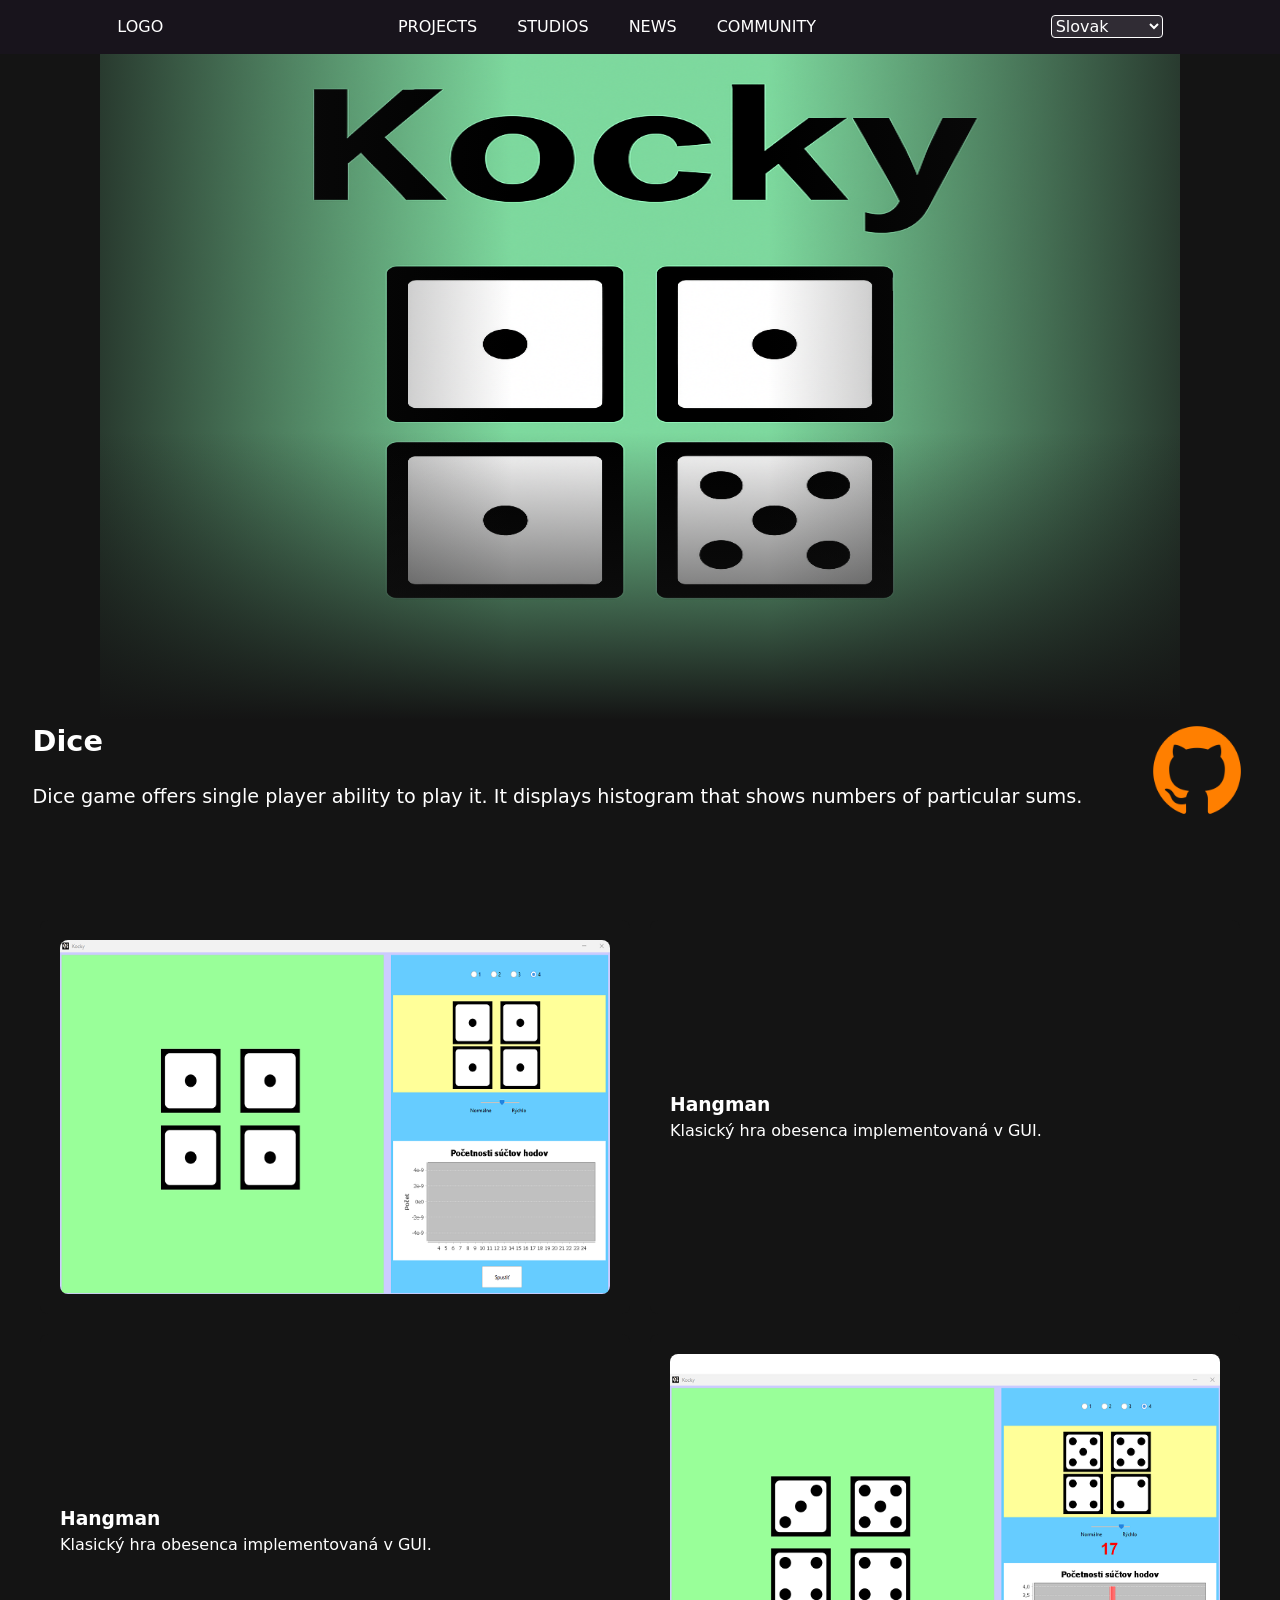
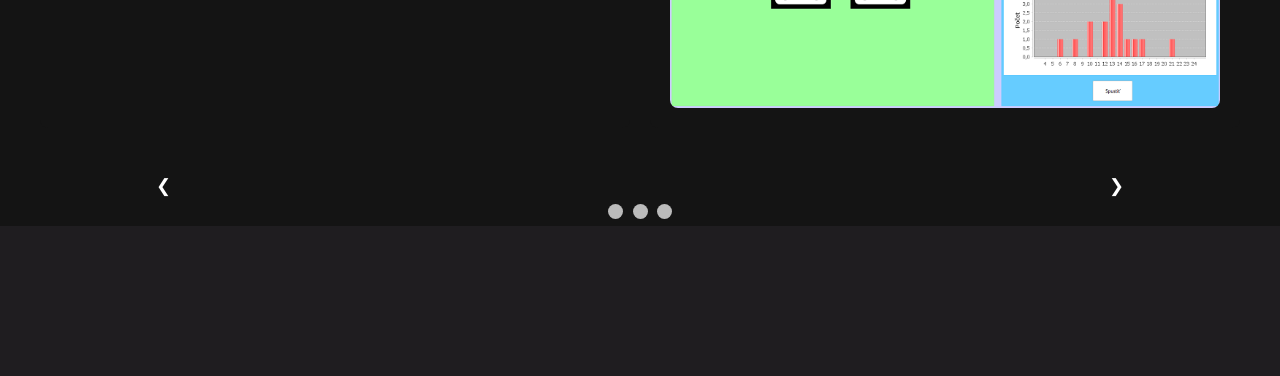
==== project.html @ 5764cc18 "Specify template for specific project." ====
<!DOCTYPE html>
<html lang="sk">

<head>
    <meta charset="UTF-8">
    <meta name="viewport" content="width=device-width, initial-scale=1.0">
    <link rel="stylesheet" href="style.css">
    <script src="./action.js"></script>
    <title>Moja stránka</title>
</head>

<body>

    <nav>
        <a href="/home">LOGO</a>
        <div class="inner-flex">
            <a href="/home">PROJECTS</a>
            <a href="/home">STUDIOS</a>
            <a href="/home">NEWS</a>
            <a href="/home">COMMUNITY</a>
        </div>
        <div class="selector">
            <select name="Language" id="cars">
                <option value="slovak">Slovak</option>
                <option value="english">English</option>
            </select>
        </div>

    </nav>


    <div class="background-game">
        <img src="./assets/images/dice.png" alt="Image 1" />
    </div>



    <section>
        <div class="game-info">

            <div class="game-text">
                <h2>Dice</h2>
                <p>Dice game offers single player ability to play it. It displays histogram that shows numbers of
                    particular sums.</p>
            </div>

            <div class="sources">
                <img src="./assets/images/icone-github-orange.png" alt="Image 1" />
            </div>





            <div class="game-screens">

                <div class="item">
                    <img src="./assets/images/projects/project/dice/1.png" alt="Image 1" />
                </div>

                <div class="item">
                    <h3>Hangman</h3>
                    <p>Klasický hra obesenca implementovaná v GUI.</p>
                </div>





                <div class="item">
                    <h3>Hangman</h3>
                    <p>Klasický hra obesenca implementovaná v GUI.</p>
                </div>
                <div class="item">
                    <img src="./assets/images/projects/project/dice/2.png" alt="Image 1" />
                </div>


            
            </div>

        </div>
    </section>



<section class="slideshow-container-section">
    <!-- Slideshow container -->
<div class="slideshow-container">

  <!-- Full-width images with number and caption text -->
  <div class="mySlides fade">
    <div class="numbertext">1 / 3</div>
    <img src="./assets/images/projects/project/dice/1.png" style="width:100%">
    <div class="text">Caption Text</div>
  </div>

  <div class="mySlides fade">
    <div class="numbertext">2 / 3</div>
    <img src="./assets/images/projects/project/dice/2.png" style="width:100%">
    <div class="text">Caption Two</div>
  </div>

  <div class="mySlides fade">
    <div class="numbertext">3 / 3</div>
    <img src="./assets/images/projects/project/dice/3.png" style="width:100%">
    <div class="text">Caption Three</div>
  </div>

  <!-- Next and previous buttons -->
  <a class="prev" onclick="plusSlides(-1)">&#10094;</a>
  <a class="next" onclick="plusSlides(1)">&#10095;</a>
</div>
<br>

<!-- The dots/circles -->
<div style="text-align:center">
  <span class="dot" onclick="currentSlide(1)"></span>
  <span class="dot" onclick="currentSlide(2)"></span>
  <span class="dot" onclick="currentSlide(3)"></span>
</div>
</section>








  <footer>
    
  </footer>



</body>

</html>
---- style.css ----
/* 1. Všetko má border-box */
*,
*::before,
*::after {
  box-sizing: border-box;
}

/* 2. Odstráni margin na začiatku (napr. body, h1...) */
body,
h1,
h2,
h3,
h4,
h5,
h6,
p,
ul,
ol,
figure,
blockquote {
  margin: 0;
}

/* 3. Odstráni padding z listov (ul/ol) */
ul,
ol {
  padding: 0;
  list-style: none;
}

/* 4. Nastaví základný font a vycentruje renderovanie */
body {
  font-family: system-ui, sans-serif;
  line-height: 1.5;
  -webkit-font-smoothing: antialiased;
  background-color: #141414;
}

/* 5. Uľahčí prácu s obrázkami a videami */
img,
picture,
video,
canvas,
svg {
  display: block;
  max-width: 100%;
  height: auto;
}

/* 6. Odkazy bez podčiarknutia (voliteľné) */
a {
  text-decoration: none;
  color: inherit;
}

/* 7. Vstupy, tlačidlá: dedenie fontu */
input,
button,
textarea,
select {
  font: inherit;
}







.background {
  background-image:
    linear-gradient(to bottom, rgba(0, 0, 0, 0) 60%, rgba(20, 20, 20, 1) 100%),
    url('/assets/images/image.png');
  background-size: cover;
  background-repeat: no-repeat;
  background-position: center;
  height: 600px;

  color: white;
  display: flex;
  align-items: center;
  justify-content: center;
  font-size: 50px;

}



nav {
  position: fixed;
  z-index: 1000;
  top: 0;
  left: 0;
  right: 0;
  display: flex;
  justify-content: space-around;
  align-items: flex-start;
  background-color: #18141c;
}

nav .inner-flex {
  display: flex;
  justify-content: center;
  gap: 10px;
}

nav a {
  position: relative;
  color: white;
  padding: 15px;
}

nav a:hover {
  color: rgba(0, 140, 255, 0.692);
}


nav a::after {
  content: '';
  position: absolute;
  left: 50%;
  bottom: 5px;
  width: 0;
  height: 2px;
  background-color: rgba(0, 140, 255, 0.692);
  transition: width 0.5s ease-in-out;
  transform: translateX(-50%);
}

nav a:hover::after {
  width: 100%;
}

nav .selector {
  padding: 15px;

}

nav .selector select {
  background-color: #302c34;
  color: white;
  border: 1px solid white;
  border-radius: 4px;
  padding-right: 2em;
}




.projects-section {
  max-width: 1200px;
  margin: 0 auto;
  padding: 2rem;
}


.header {
  display: flex;
  justify-content: space-between;
  align-items: center;
  flex-wrap: wrap;
  margin-bottom: 2rem;
}


.header h2 {
  font-size: 2rem;
  color: white;
  margin: 0;
}

.filters {
  display: flex;
  gap: 1rem;
  margin-top: 1rem;
}

.filters select {
  padding: 0.5rem 1rem;
  background: #1e1e1e;
  color: white;
  border: none;
  border-radius: 0.5rem;
}

.projects {
  display: grid;
  grid-template-columns: repeat(2, 1fr);
  gap: 2rem;
}

.project {
  position: relative;
  overflow: hidden;
}



.projects .project img {
  object-fit: cover;
  border-radius: 1rem;
  height: 23.4375rem;
  width: 37.3125rem;
   z-index: 0;
}

.projects .project .descriptions {
  display: flex;
  flex-direction: column;
  color: white;
  position: absolute;
  bottom: 1rem;  /* vzdialenosť odspodu */
  left: 1rem;    /* vzdialenosť zľava */
  text-align: left;
  
  padding: 1rem;
  border-radius: 0.5rem;
  z-index: 2;
}

/* Skryť p a a na začiatku */
.projects .project .descriptions p,
.projects .project .descriptions a {
  opacity: 0;
  transform: translateY(20%);
  transition: opacity 0.4s ease, transform 0.4s ease;
  pointer-events: none;
}

/* Zobrazia sa pri hovernutí na .project */
.projects .project:hover .descriptions p,
.projects .project:hover .descriptions a {
  opacity: 1;
  transform: translateY(0);
  pointer-events: auto;
  
}

.project:hover::before {
  background-color: rgba(0, 0, 0, 0.5);
}


footer {
  background-color: #1f1d20;
  width: 100%;
  height: 150px;
}

.project::before {
  content: ""; /* Dôležité: bez tohto sa ::before nezobrazí */
  position: absolute;
  inset: 0; /* skratka pre top, right, bottom, left: 0 */
  background-color: rgba(0, 0, 0, 0); /* začiatok – priehľadné */
  transition: background-color 0.4s ease;
  z-index: 1;
  border-radius: 1rem;
  pointer-events: none;
}

.project:hover::before {
  background-color: rgba(0, 0, 0, 0.5);
}














/*Game page*/


.background-game {
  position: relative;
  width: 100%;
}

.background-game h1 {
  color: white;
  font-size: 100px;
  position: absolute;
  top: 50%;
  left: 50%;
  transform: translate(-50%, -50%);
}

.image-wrapper img {
  width: 100%;
  height: 600px;
  object-fit: cover;
}

.background-game {
  width: 100%;
 background-color: #141414;
  position: relative;
  height: 80vh;
}

.background-game img {
  position: absolute;
    top: 50%;
  left: 50%;
  transform: translate(-50%, -50%);
  width: 120vh;
  height: 80vh;

}


.background-game::after {
  content: "";
  position: absolute;
  inset: 0;
  background:
    linear-gradient(to bottom, rgba(0,0,0,0) 60%, rgba(20,20,20,1) 100%),
    linear-gradient(to left, rgba(0,0,0,0) 60%, rgba(20,20,20,1) 100%),
    linear-gradient(to right, rgba(0,0,0,0) 60%, rgba(20,20,20,1) 100%);
  pointer-events: none;
  
}







.game-info
{
  display: flex;
  flex-wrap: wrap;
  justify-content: space-around;
  background-color: #141414;
}

.game-info .game-text
{
  color: white;
  font-size: larger;
}


.game-info .game-text p
{
  margin-top: 20px;
}




.game-info .sources img {
  width: 100px;
  height: 100px;
}



.game-screens {
  display: grid;
  grid-template-columns: 1fr 1fr; 
  grid-template-rows: auto auto; 
  gap: 20px; 
  max-width: 1200px;
  margin-top: 100px;
}

.game-screens .item {
  
  color: #fff;
  padding: 20px;
  border-radius: 8px;
  display: flex;
  flex-direction: column;
  justify-content: center;
  background-color: #141414;
}

.game-screens img {
  width: 100%;
  height: auto;
  border-radius: 8px;
  
}





/*
Slideshow
*/


/* Slideshow container */
.slideshow-container {
  max-width: 1000px;
  position: relative;
  margin: auto;
}

/* Hide the images by default */
.mySlides {
  display: none;
}

/* Next & previous buttons */
.prev, .next {
  cursor: pointer;
  position: absolute;
  top: 50%;
  width: auto;
  margin-top: -22px;
  padding: 16px;
  color: white;
  font-weight: bold;
  font-size: 18px;
  transition: 0.6s ease;
  border-radius: 0 3px 3px 0;
  user-select: none;
}

/* Position the "next button" to the right */
.next {
  right: 0;
  border-radius: 3px 0 0 3px;
}

/* On hover, add a black background color with a little bit see-through */
.prev:hover, .next:hover {
  background-color: rgba(0,0,0,0.8);
}

/* Caption text */
.text {
  color: #f2f2f2;
  font-size: 15px;
  padding: 8px 12px;
  position: absolute;
  bottom: 8px;
  width: 100%;
  text-align: center;
}

/* Number text (1/3 etc) */
.numbertext {
  color: #f2f2f2;
  font-size: 12px;
  padding: 8px 12px;
  position: absolute;
  top: 0;
}

/* The dots/bullets/indicators */
.dot {
  cursor: pointer;
  height: 15px;
  width: 15px;
  margin: 0 2px;
  background-color: #bbb;
  border-radius: 50%;
  display: inline-block;
  transition: background-color 0.6s ease;
}

.active, .dot:hover {
  background-color: #717171;
}

/* Fading animation */
.fade {
  animation-name: fade;
  animation-duration: 1.5s;
}

@keyframes fade {
  from {opacity: .4}
  to {opacity: 1}
}


.slideshow-container-section {
  margin-top: 50px;
}
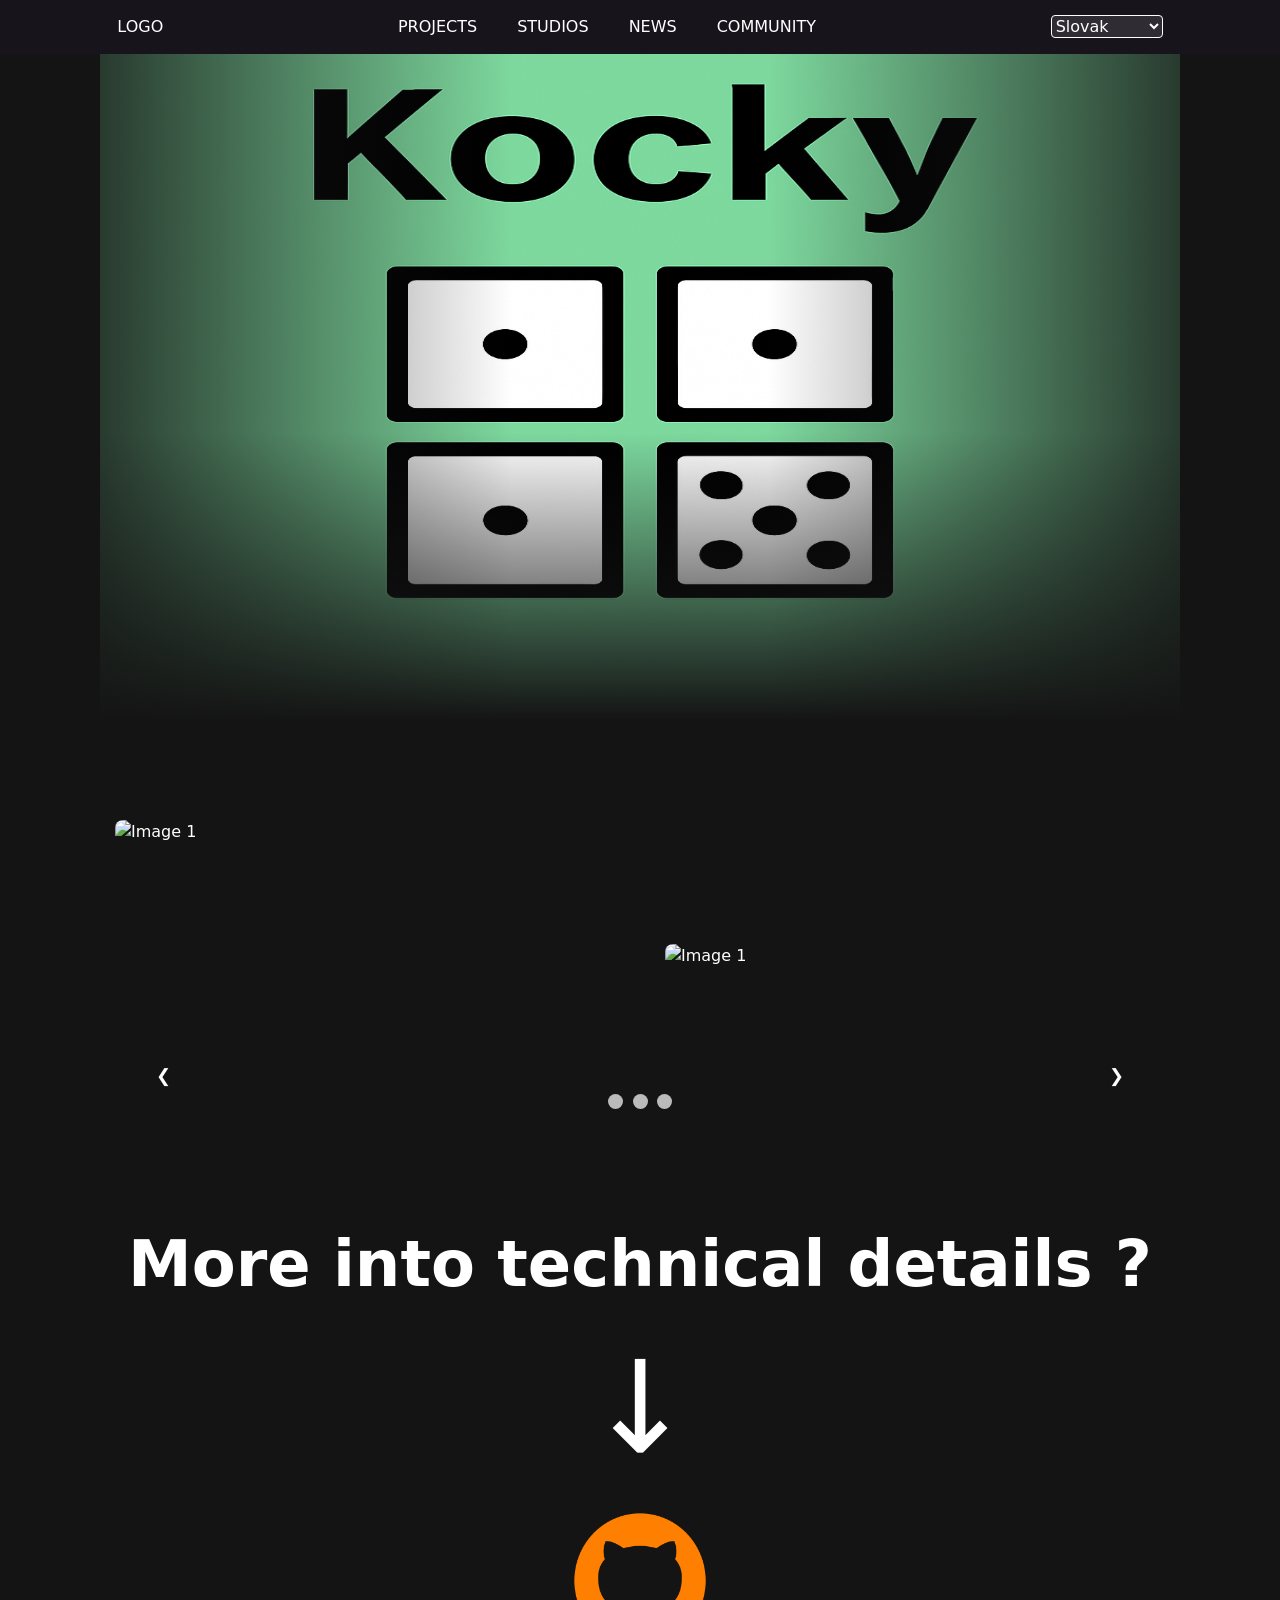
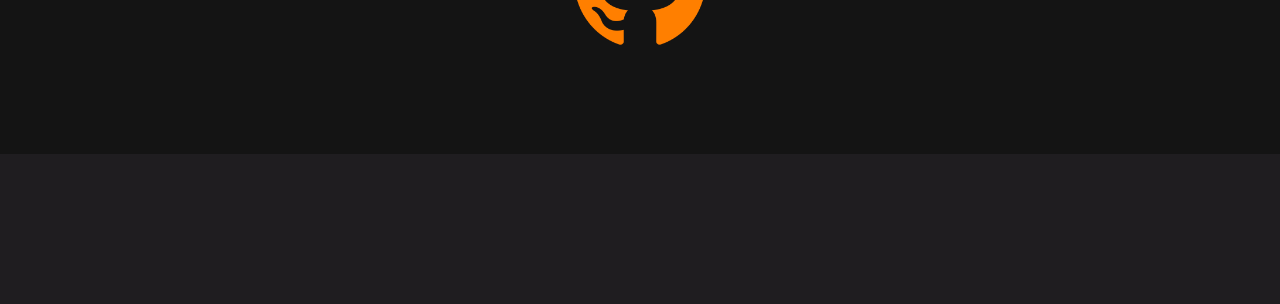
==== commit 74e26848: "Add projects filter. Add dynamic capability of project page. Add multiple generated title image." ====
--- a/project.html
+++ b/project.html
@@ -1,11 +1,11 @@
 <!DOCTYPE html>
-<html lang="sk">
+<html lang="en">
 
 <head>
     <meta charset="UTF-8">
     <meta name="viewport" content="width=device-width, initial-scale=1.0">
     <link rel="stylesheet" href="style.css">
-    <script src="./action.js"></script>
+    
     <title>Moja stránka</title>
 </head>
 
@@ -14,7 +14,7 @@
     <nav>
         <a href="/home">LOGO</a>
         <div class="inner-flex">
-            <a href="/home">PROJECTS</a>
+            <a href="./projects.html">PROJECTS</a>
             <a href="/home">STUDIOS</a>
             <a href="/home">NEWS</a>
             <a href="/home">COMMUNITY</a>
@@ -25,62 +25,64 @@
                 <option value="english">English</option>
             </select>
         </div>
-
     </nav>
 
 
-    <div class="background-game">
-        <img src="./assets/images/dice.png" alt="Image 1" />
+    <div class="title-image">
+        <img id="title-image" src="./assets/images/dice.png" alt="Image 1" />
     </div>
 
 
 
     <section>
-        <div class="game-info">
 
-            <div class="game-text">
-                <h2>Dice</h2>
-                <p>Dice game offers single player ability to play it. It displays histogram that shows numbers of
-                    particular sums.</p>
+        <div class="project-description">
+
+            <div class="item">
+                <h1 id="title-name"></h1>
+                <p id="title-desc"></p>
             </div>
 
-            <div class="sources">
-                <img src="./assets/images/icone-github-orange.png" alt="Image 1" />
+            <div class="item">
+                
             </div>
+
+        </div>
+
+
+        <div class="project-section">
+            <div class="item">
+                <img id="sub-image-a" src="" alt="Image 1" />
+            </div>
+
+            <div class="item">
+                <h5 id="sub-title-a"></h5>
+                <p id="sub-desc-a"></p>
+            </div>
+        </div>
+
+
+        <div class="project-section">
+            <div class="item">
+                <h5 id="sub-title-b"></h5>
+                <p id="sub-desc-b"></p>
+            </div>
+
+            <div class="item">
+                <img id="sub-image-b" src="" alt="Image 1" />
+            </div>
+
+            
+        </div>
+
+
+        
+
+
+    </section>
 
 
 
-
-
-            <div class="game-screens">
-
-                <div class="item">
-                    <img src="./assets/images/projects/project/dice/1.png" alt="Image 1" />
-                </div>
-
-                <div class="item">
-                    <h3>Hangman</h3>
-                    <p>Klasický hra obesenca implementovaná v GUI.</p>
-                </div>
-
-
-
-
-
-                <div class="item">
-                    <h3>Hangman</h3>
-                    <p>Klasický hra obesenca implementovaná v GUI.</p>
-                </div>
-                <div class="item">
-                    <img src="./assets/images/projects/project/dice/2.png" alt="Image 1" />
-                </div>
-
-
-            
-            </div>
-
-        </div>
-    </section>
 
 
 
@@ -91,19 +93,19 @@
   <!-- Full-width images with number and caption text -->
   <div class="mySlides fade">
     <div class="numbertext">1 / 3</div>
-    <img src="./assets/images/projects/project/dice/1.png" style="width:100%">
+    <img src="./assets/images/projects/dice/1.png" style="width:100%">
     <div class="text">Caption Text</div>
   </div>
 
   <div class="mySlides fade">
     <div class="numbertext">2 / 3</div>
-    <img src="./assets/images/projects/project/dice/2.png" style="width:100%">
+    <img src="./assets/images/projects/dice/2.png" style="width:100%">
     <div class="text">Caption Two</div>
   </div>
 
   <div class="mySlides fade">
     <div class="numbertext">3 / 3</div>
-    <img src="./assets/images/projects/project/dice/3.png" style="width:100%">
+    <img src="./assets/images/projects/dice/3.png" style="width:100%">
     <div class="text">Caption Three</div>
   </div>
 
@@ -123,6 +125,16 @@
 
 
 
+<h4>More into technical details ?</h4>
+<div class="arrow-down">&#8595;</div> 
+
+
+<div class="flex-container-logo">
+    <a id="project-link" class="logo-item" href="" target="_blank" rel="noopener noreferrer">
+        <img src="./assets/images/icone-github-orange.png" alt="Image 1" />
+    </a>
+</div>
+
 
 
 
@@ -133,7 +145,7 @@
   </footer>
 
 
-
+<script src="./project.js"></script>
 </body>
 
 </html>
--- a/style.css
+++ b/style.css
@@ -278,12 +278,12 @@
 /*Game page*/
 
 
-.background-game {
+.title-image {
   position: relative;
   width: 100%;
 }
 
-.background-game h1 {
+.title-image h1 {
   color: white;
   font-size: 100px;
   position: absolute;
@@ -298,14 +298,14 @@
   object-fit: cover;
 }
 
-.background-game {
+.title-image {
   width: 100%;
  background-color: #141414;
   position: relative;
   height: 80vh;
 }
 
-.background-game img {
+.title-image img {
   position: absolute;
     top: 50%;
   left: 50%;
@@ -316,7 +316,7 @@
 }
 
 
-.background-game::after {
+.title-image::after {
   content: "";
   position: absolute;
   inset: 0;
@@ -333,34 +333,53 @@
 
 
 
-
-.game-info
+.project-description 
 {
   display: flex;
-  flex-wrap: wrap;
+  color: white;
   justify-content: space-around;
-  background-color: #141414;
-}
-
-.game-info .game-text
-{
-  color: white;
-  font-size: larger;
-}
-
-
-.game-info .game-text p
-{
-  margin-top: 20px;
-}
-
-
-
-
-.game-info .sources img {
-  width: 100px;
-  height: 100px;
-}
+  
+}
+
+
+
+/*    project-card   */
+
+.project-section {
+  display: flex;
+  color: white;
+  justify-content: center;
+  align-items: stretch;
+  gap: 50px;
+  margin-top: 100px;
+}
+
+
+.project-section .item{
+  border-radius: 8px;
+  flex: 1;            
+  max-width: 500px;
+  
+}
+
+.project-section .item img{
+  border-radius: 8px;
+  width: 100%;      
+  height: auto; 
+}
+
+.project-section .item {
+  border-radius: 8px;
+  width: 100%;      
+  height: auto; 
+}
+
+
+
+
+
+/*             */
+
 
 
 
@@ -395,9 +414,7 @@
 
 
 
-/*
-Slideshow
-*/
+/* Slideshow */
 
 
 /* Slideshow container */
@@ -405,6 +422,7 @@
   max-width: 1000px;
   position: relative;
   margin: auto;
+  margin-top: 100px;
 }
 
 /* Hide the images by default */
@@ -490,3 +508,58 @@
 .slideshow-container-section {
   margin-top: 50px;
 }
+
+/*      */
+
+
+
+
+
+/* GitHub logo */
+
+
+
+
+.flex-container-logo
+{
+  display: flex;
+  justify-content: center;
+
+  width: 100%;
+}
+
+.flex-container-logo .logo-item
+{
+  width: 150px;
+  height: 150px;
+  
+}
+
+h4 {
+  text-align: center;
+  font-size: 4rem;
+  color: white;
+  margin-top: 100px;
+}
+
+
+
+.arrow-down {
+  font-size: 8rem;
+  animation: arrowMove 1s infinite;
+  text-align: center;
+  color: white;
+}
+
+@keyframes arrowMove {
+  0%   { transform: translateY(-10px); opacity: 0; }
+  50%  { transform: translateY(0);     opacity: 1; }
+  100% { transform: translateY(10px);  opacity: 0; }
+}
+
+/*      */
+
+
+footer {
+  margin-top: 100px;
+}
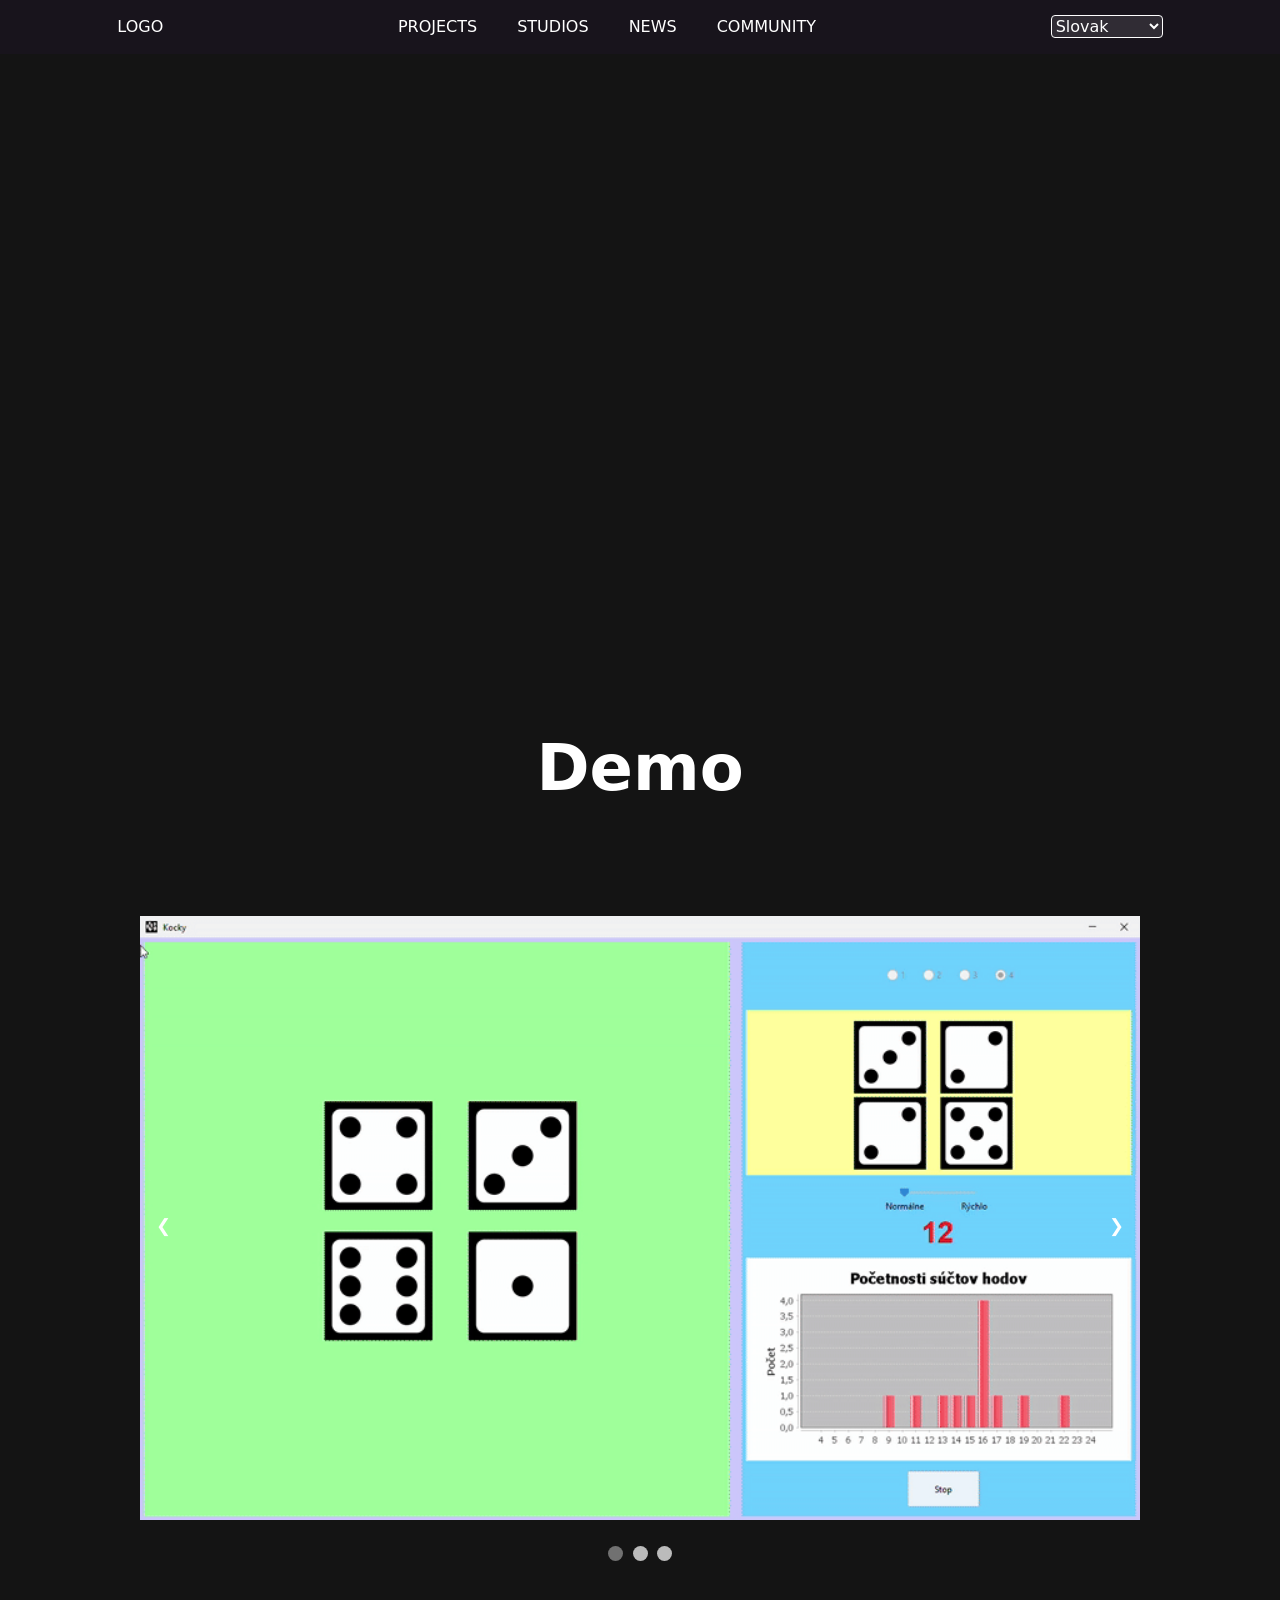
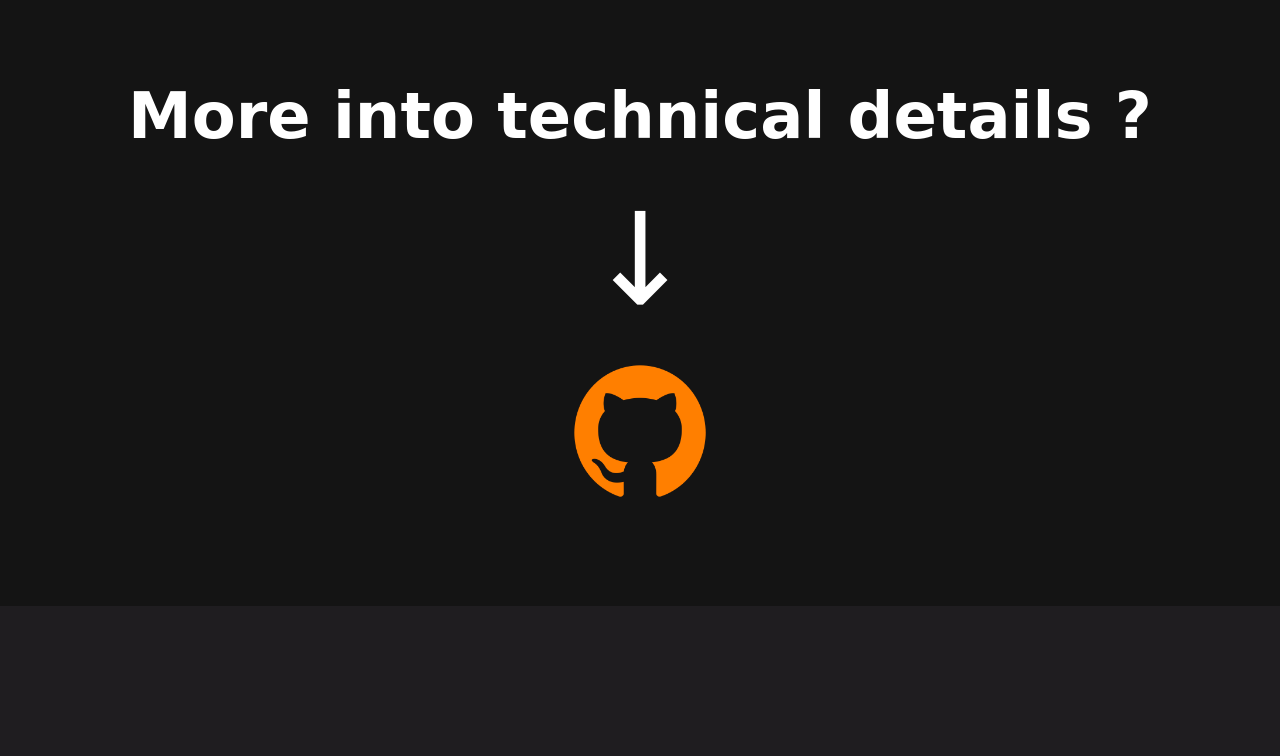
==== commit c7067072: "Refactoring JS logic of project page layout" ====
--- a/project.html
+++ b/project.html
@@ -29,62 +29,20 @@
 
 
     <div class="title-image">
-        <img id="title-image" src="./assets/images/dice.png" alt="Image 1" />
+        <img id="title-image" src="" alt="Image 1" />
     </div>
 
 
 
-    <section>
+    <section id="project-description-section">
 
-        <div class="project-description">
-
-            <div class="item">
-                <h1 id="title-name"></h1>
-                <p id="title-desc"></p>
-            </div>
-
-            <div class="item">
-                
-            </div>
-
-        </div>
-
-
-        <div class="project-section">
-            <div class="item">
-                <img id="sub-image-a" src="" alt="Image 1" />
-            </div>
-
-            <div class="item">
-                <h5 id="sub-title-a"></h5>
-                <p id="sub-desc-a"></p>
-            </div>
-        </div>
-
-
-        <div class="project-section">
-            <div class="item">
-                <h5 id="sub-title-b"></h5>
-                <p id="sub-desc-b"></p>
-            </div>
-
-            <div class="item">
-                <img id="sub-image-b" src="" alt="Image 1" />
-            </div>
-
-            
-        </div>
-
-
-        
-
-
+    
     </section>
 
 
 
 
-
+<h3 class="title-demo">Demo</h3>
 
 <section class="slideshow-container-section">
     <!-- Slideshow container -->
@@ -92,21 +50,15 @@
 
   <!-- Full-width images with number and caption text -->
   <div class="mySlides fade">
-    <div class="numbertext">1 / 3</div>
-    <img src="./assets/images/projects/dice/1.png" style="width:100%">
-    <div class="text">Caption Text</div>
+    <img src="./assets/images/projects/dice/demo.gif" style="width:100%">
   </div>
 
   <div class="mySlides fade">
-    <div class="numbertext">2 / 3</div>
-    <img src="./assets/images/projects/dice/2.png" style="width:100%">
-    <div class="text">Caption Two</div>
+     <img src="./assets/images/projects/dice/demo.gif" style="width:100%">
   </div>
 
   <div class="mySlides fade">
-    <div class="numbertext">3 / 3</div>
-    <img src="./assets/images/projects/dice/3.png" style="width:100%">
-    <div class="text">Caption Three</div>
+     <img src="./assets/images/projects/dice/demo.gif" style="width:100%">
   </div>
 
   <!-- Next and previous buttons -->
@@ -146,6 +98,7 @@
 
 
 <script src="./project.js"></script>
+<script src="./action.js"></script>
 </body>
 
 </html>
--- a/style.css
+++ b/style.css
@@ -411,7 +411,11 @@
 }
 
 
-
+.title-demo {
+  color: white;
+  text-align: center;
+  font-size: 4rem;
+}
 
 
 /* Slideshow */
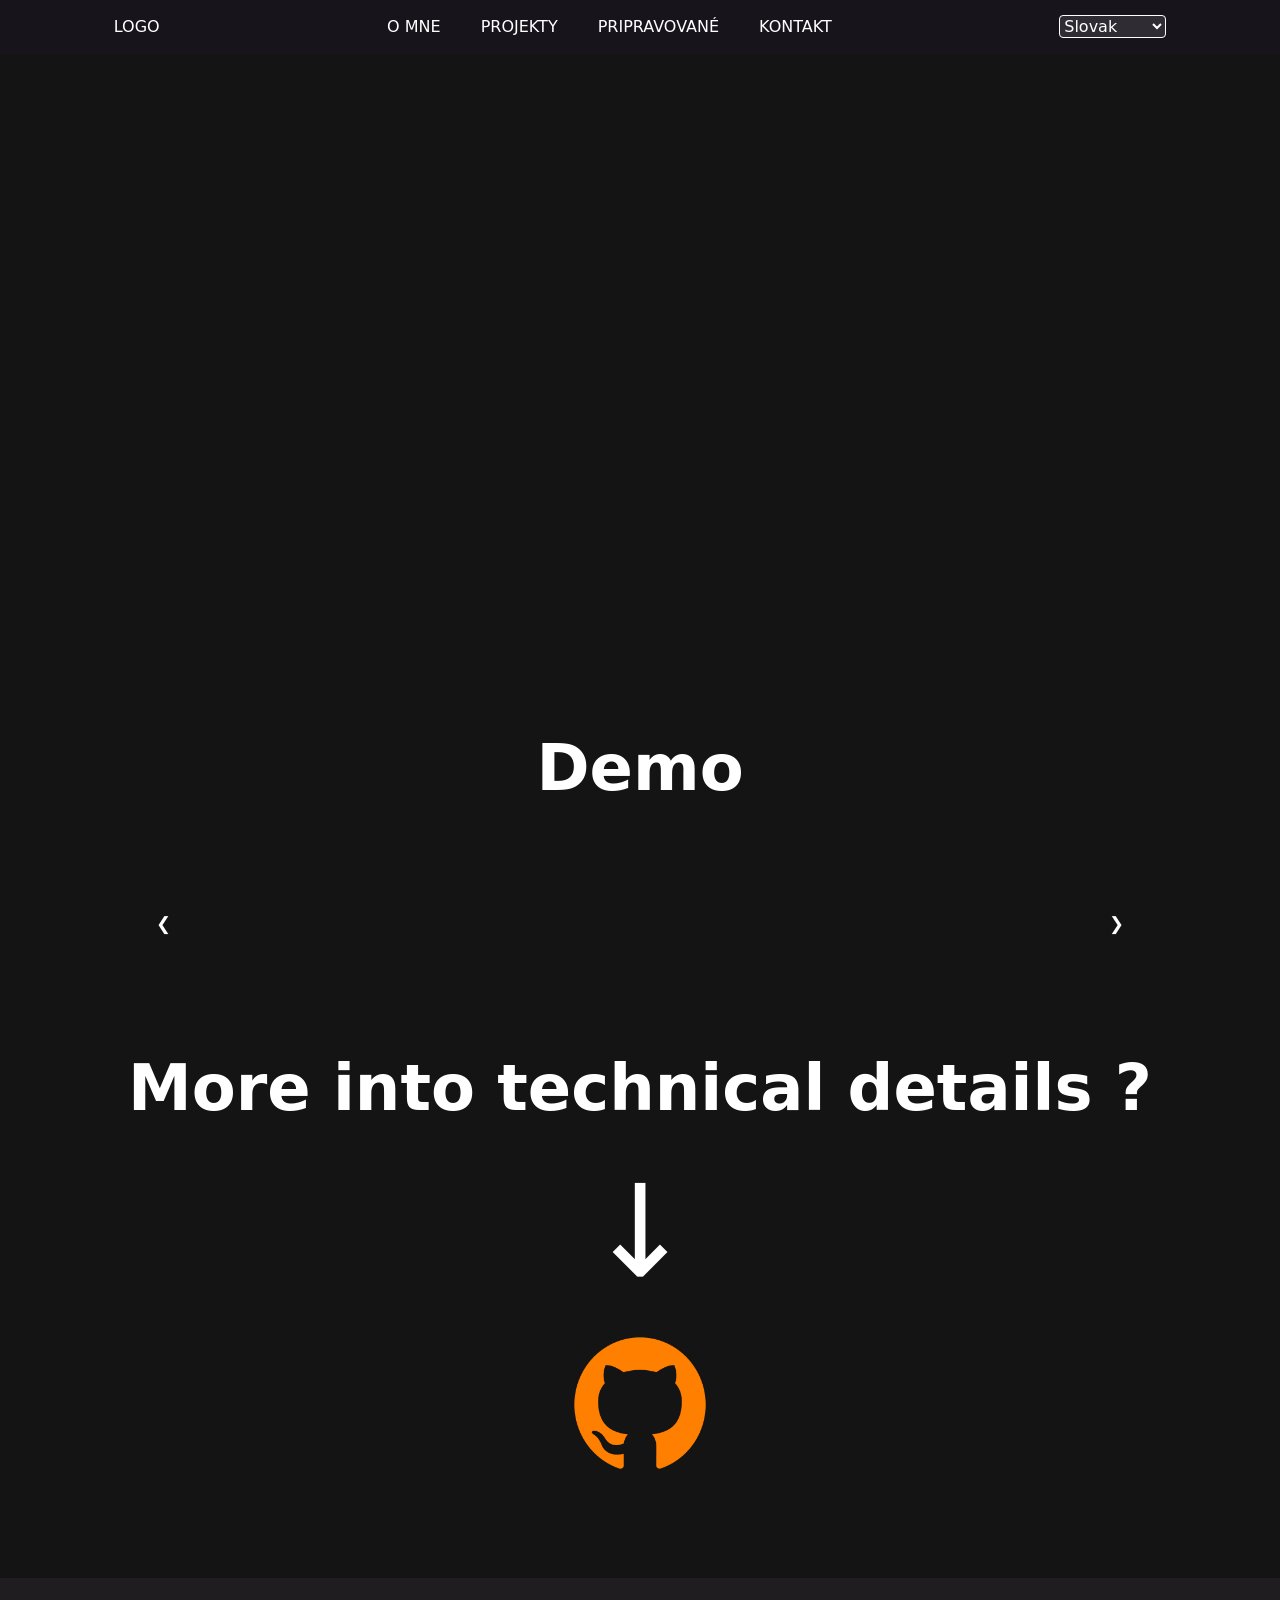
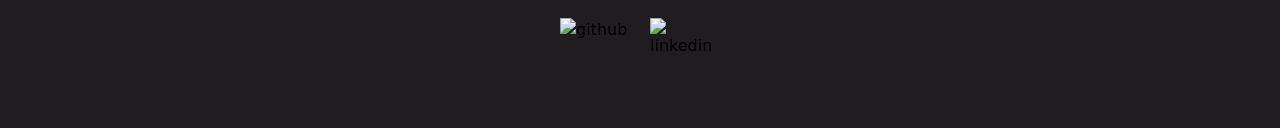
==== commit 6dec18f2: "Add dropdown navbar Fixed projects" ====
--- a/project.html
+++ b/project.html
@@ -4,28 +4,46 @@
 <head>
     <meta charset="UTF-8">
     <meta name="viewport" content="width=device-width, initial-scale=1.0">
-    <link rel="stylesheet" href="style.css">
-    
-    <title>Moja stránka</title>
+    <link rel="stylesheet" href="./style.css">
+
+    <title>Projekt</title>
 </head>
 
 <body>
 
-    <nav>
-        <a href="/home">LOGO</a>
-        <div class="inner-flex">
-            <a href="./projects.html">PROJECTS</a>
-            <a href="/home">STUDIOS</a>
-            <a href="/home">NEWS</a>
-            <a href="/home">COMMUNITY</a>
-        </div>
-        <div class="selector">
-            <select name="Language" id="cars">
-                <option value="slovak">Slovak</option>
-                <option value="english">English</option>
-            </select>
-        </div>
-    </nav>
+   <nav>
+    <a class="nav-link" href="/home">LOGO</a>
+    <div class="inner-flex">
+      <a class="nav-link" href="/home">O MNE</a>
+      <a class="nav-link" href="./projects.html">PROJEKTY</a>
+      <a class="nav-link" href="/home">PRIPRAVOVANÉ</a>
+      <a class="nav-link" href="/home">KONTAKT</a>
+    </div>
+    <div class="language-selector">
+      <select name="Language" id="cars">
+        <option value="slovak">Slovak</option>
+        <!-- <option value="english">English</option> -->
+      </select>
+    </div>
+
+    <div class="hamburger">
+      &#9776;
+    </div>
+  </nav>
+
+  <div class="nav-dropdown">
+      <a class="nav-link" href="/home">O MNE</a>
+      <a class="nav-link" href="./projects.html">PROJEKTY</a>
+      <a class="nav-link" href="/home">PRIPRAVOVANÉ</a>
+      <a class="nav-link" href="/home">KONTAKT</a>
+
+      <div class="language-selector">
+      <select name="Language" id="cars">
+        <option value="slovak">Slovak</option>
+        <!-- <option value="english">English</option> -->
+      </select>
+    </div>
+  </div>
 
 
     <div class="title-image">
@@ -36,69 +54,63 @@
 
     <section id="project-description-section">
 
-    
+
+
+
     </section>
 
 
 
 
-<h3 class="title-demo">Demo</h3>
+    <h3 class="title-demo">Demo</h3>
 
-<section class="slideshow-container-section">
-    <!-- Slideshow container -->
-<div class="slideshow-container">
-
-  <!-- Full-width images with number and caption text -->
-  <div class="mySlides fade">
-    <img src="./assets/images/projects/dice/demo.gif" style="width:100%">
-  </div>
-
-  <div class="mySlides fade">
-     <img src="./assets/images/projects/dice/demo.gif" style="width:100%">
-  </div>
-
-  <div class="mySlides fade">
-     <img src="./assets/images/projects/dice/demo.gif" style="width:100%">
-  </div>
-
-  <!-- Next and previous buttons -->
-  <a class="prev" onclick="plusSlides(-1)">&#10094;</a>
-  <a class="next" onclick="plusSlides(1)">&#10095;</a>
-</div>
-<br>
-
-<!-- The dots/circles -->
-<div style="text-align:center">
-  <span class="dot" onclick="currentSlide(1)"></span>
-  <span class="dot" onclick="currentSlide(2)"></span>
-  <span class="dot" onclick="currentSlide(3)"></span>
-</div>
-</section>
+    <section class="slideshow-container-section">
+        <!-- Slideshow container -->
+        <div class="slideshow-container">
 
 
 
-<h4>More into technical details ?</h4>
-<div class="arrow-down">&#8595;</div> 
+            <!-- Next and previous buttons -->
+            <a class="prev" onclick="plusSlides(-1)">&#10094;</a>
+            <a class="next" onclick="plusSlides(1)">&#10095;</a>
+        </div>
+        <br>
+
+        <!-- The dots/circles -->
+        <div style="text-align:center" id="dots-container">
+            <!-- spany budú pribúdať sem -->
+        </div>
+    </section>
 
 
-<div class="flex-container-logo">
-    <a id="project-link" class="logo-item" href="" target="_blank" rel="noopener noreferrer">
-        <img src="./assets/images/icone-github-orange.png" alt="Image 1" />
-    </a>
-</div>
+
+    <h4>More into technical details ?</h4>
+    <div class="arrow-down">&#8595;</div>
+
+
+    <div class="flex-container-logo">
+        <a id="project-link" class="logo-item" href="" target="_blank" rel="noopener noreferrer">
+            <img src="./assets/images/icone-github-orange.png" alt="Image 1" />
+        </a>
+    </div>
 
 
 
 
 
 
-  <footer>
-    
-  </footer>
+    <footer>
+        <a href="https://github.com/milos970" target="_blank" rel="noopener noreferrer">
+            <img src="https://img.icons8.com/ios-glyphs/50/FFFFFF/github.png" alt="github" />
+        </a>
+
+        <a href="https://sk.linkedin.com/" target="_blank" rel="noopener noreferrer">
+            <img src="https://img.icons8.com/ios-filled/50/FFFFFF/linkedin.png" alt="linkedin" />
+        </a>
+    </footer>
 
 
-<script src="./project.js"></script>
-<script src="./action.js"></script>
+    <script src="./action.js"></script>
 </body>
 
 </html>
--- a/style.css
+++ b/style.css
@@ -70,7 +70,7 @@
 .background {
   background-image:
     linear-gradient(to bottom, rgba(0, 0, 0, 0) 60%, rgba(20, 20, 20, 1) 100%),
-    url('/assets/images/image.png');
+    url('/assets/images/arnold-francisca-FBNxmwEVpAc-unsplash.jpg');
   background-size: cover;
   background-repeat: no-repeat;
   background-position: center;
@@ -84,7 +84,7 @@
 
 }
 
-
+/*************************NAVBAR**********************************/
 
 nav {
   position: fixed;
@@ -104,18 +104,18 @@
   gap: 10px;
 }
 
-nav a {
+.nav-link {
   position: relative;
   color: white;
   padding: 15px;
 }
 
-nav a:hover {
+.nav-link:hover {
   color: rgba(0, 140, 255, 0.692);
 }
 
 
-nav a::after {
+.nav-link::after {
   content: '';
   position: absolute;
   left: 50%;
@@ -127,16 +127,15 @@
   transform: translateX(-50%);
 }
 
-nav a:hover::after {
-  width: 100%;
-}
-
-nav .selector {
+.nav-link:hover::after {
+  width: 100%;
+}
+
+.language-selector  {
   padding: 15px;
-
-}
-
-nav .selector select {
+}
+
+.language-selector select {
   background-color: #302c34;
   color: white;
   border: 1px solid white;
@@ -144,7 +143,60 @@
   padding-right: 2em;
 }
 
-
+/* defaultne skryté */
+.hamburger {
+  display: none;
+  position: absolute;
+  right: 15px;
+  top: 15px;
+  color: white;
+  font-size: 24px;
+  cursor: pointer;
+}
+
+/* len na mobiloch */
+@media only screen and (max-width: 670px) {
+  .hamburger {
+    display: block;
+  }
+
+   nav .inner-flex {
+    visibility: hidden;
+  } 
+
+  nav .language-selector {
+    display: none;
+  }
+
+}
+
+
+.nav-dropdown {
+  position: fixed;
+  z-index: 1000;
+  top: 52px;
+  left: 0;
+  right: 0;
+  flex-direction: column;
+  display: none;
+  align-items: center;
+  background-color: #18141c;
+  gap: 10px;
+  }
+
+
+  .nav-dropdown a {
+  position: relative;
+  color: white;
+  padding: 15px;
+}
+
+  
+
+
+
+
+/*******************************************************************/
 
 
 .projects-section {
@@ -189,33 +241,33 @@
   gap: 2rem;
 }
 
-.project {
-  position: relative;
+.projects .project {
+  aspect-ratio: 16 / 9; /* nastav pomer strán podľa obrázkov */
   overflow: hidden;
-}
-
-
+  border-radius: 1rem;
+  background-color: #302c34; /* len pre vizuálnu kontrolu */
+}
 
 .projects .project img {
-  object-fit: cover;
-  border-radius: 1rem;
-  height: 23.4375rem;
-  width: 37.3125rem;
-   z-index: 0;
-}
-
-.projects .project .descriptions {
-  display: flex;
-  flex-direction: column;
-  color: white;
-  position: absolute;
-  bottom: 1rem;  /* vzdialenosť odspodu */
-  left: 1rem;    /* vzdialenosť zľava */
-  text-align: left;
-  
+  width: 100%;
+  height: 100%;
+  object-fit: cover; /* vyplní celú kartu bez deformácie */
+  display: block;
+}
+
+.project .descriptions {
+  position: absolute;
+  top: 60%;
+  left: 0%;
+  color: white;
   padding: 1rem;
   border-radius: 0.5rem;
-  z-index: 2;
+}
+
+
+.project {
+    position: relative;
+  display: inline-block;
 }
 
 /* Skryť p a a na začiatku */
@@ -233,11 +285,12 @@
   opacity: 1;
   transform: translateY(0);
   pointer-events: auto;
-  
+
 }
 
 .project:hover::before {
   background-color: rgba(0, 0, 0, 0.5);
+  color: white;
 }
 
 
@@ -248,10 +301,13 @@
 }
 
 .project::before {
-  content: ""; /* Dôležité: bez tohto sa ::before nezobrazí */
-  position: absolute;
-  inset: 0; /* skratka pre top, right, bottom, left: 0 */
-  background-color: rgba(0, 0, 0, 0); /* začiatok – priehľadné */
+  content: "";
+  /* Dôležité: bez tohto sa ::before nezobrazí */
+  position: absolute;
+  inset: 0;
+  /* skratka pre top, right, bottom, left: 0 */
+  background-color: rgba(0, 0, 0, 0);
+  /* začiatok – priehľadné */
   transition: background-color 0.4s ease;
   z-index: 1;
   border-radius: 1rem;
@@ -262,17 +318,11 @@
   background-color: rgba(0, 0, 0, 0.5);
 }
 
-
-
-
-
-
-
-
-
-
-
-
+@media (max-width: 768px) {
+  .projects {
+    grid-template-columns: 1fr; /* všetko pod seba */
+  }
+}
 
 
 /*Game page*/
@@ -300,14 +350,14 @@
 
 .title-image {
   width: 100%;
- background-color: #141414;
+  background-color: #141414;
   position: relative;
   height: 80vh;
 }
 
 .title-image img {
   position: absolute;
-    top: 50%;
+  top: 50%;
   left: 50%;
   transform: translate(-50%, -50%);
   width: 120vh;
@@ -321,24 +371,23 @@
   position: absolute;
   inset: 0;
   background:
-    linear-gradient(to bottom, rgba(0,0,0,0) 60%, rgba(20,20,20,1) 100%),
-    linear-gradient(to left, rgba(0,0,0,0) 60%, rgba(20,20,20,1) 100%),
-    linear-gradient(to right, rgba(0,0,0,0) 60%, rgba(20,20,20,1) 100%);
+    linear-gradient(to bottom, rgba(0, 0, 0, 0) 60%, rgba(20, 20, 20, 1) 100%),
+    linear-gradient(to left, rgba(0, 0, 0, 0) 60%, rgba(20, 20, 20, 1) 100%),
+    linear-gradient(to right, rgba(0, 0, 0, 0) 60%, rgba(20, 20, 20, 1) 100%);
   pointer-events: none;
-  
-}
-
-
-
-
-
-
-.project-description 
-{
+
+}
+
+
+
+
+
+
+.project-description {
   display: flex;
   color: white;
   justify-content: space-around;
-  
+
 }
 
 
@@ -354,26 +403,59 @@
   margin-top: 100px;
 }
 
-
-.project-section .item{
+.project-section>.item {
   border-radius: 8px;
-  flex: 1;            
+  flex: 1;
   max-width: 500px;
   
 }
 
-.project-section .item img{
+/* obrázok */
+.project-section .item img {
   border-radius: 8px;
-  width: 100%;      
-  height: auto; 
-}
-
-.project-section .item {
-  border-radius: 8px;
-  width: 100%;      
-  height: auto; 
-}
-
+  width: 100%;
+  height: auto;
+}
+
+.project-section .item.item-text {
+  display: flex;
+  flex-direction: column;
+  justify-content: center;
+}
+
+.project-section .item img.enlarged {
+    transform: scale(1.5); /* zväčšenie 1.5x */
+    z-index: 10;
+    position: relative;
+    transition: transform 0.3s ease;
+    cursor: pointer;
+}
+
+.project-section .item img {
+    border-radius: 8px;
+    width: 100%;
+    height: auto;
+    transition: transform 0.3s ease; /* pridáme pre plynulé zväčšenie */
+    cursor: pointer;
+}
+
+
+
+.project-section .item.item-text h5 {
+  color: #5bc0de;
+  /* svetlomodrý / tyrkysový */
+  font-size: 1.25rem;
+  /* môžeš upraviť veľkosť */
+  font-weight: 600;
+  margin-bottom: 0.5rem;
+}
+
+.project-section .item.item-text p {
+  color: #e0e0e0;
+  /* svetlosivá / biela */
+  font-size: 1rem;
+  line-height: 1.6;
+}
 
 
 
@@ -385,15 +467,15 @@
 
 .game-screens {
   display: grid;
-  grid-template-columns: 1fr 1fr; 
-  grid-template-rows: auto auto; 
-  gap: 20px; 
+  grid-template-columns: 1fr 1fr;
+  grid-template-rows: auto auto;
+  gap: 20px;
   max-width: 1200px;
   margin-top: 100px;
 }
 
 .game-screens .item {
-  
+
   color: #fff;
   padding: 20px;
   border-radius: 8px;
@@ -407,7 +489,7 @@
   width: 100%;
   height: auto;
   border-radius: 8px;
-  
+
 }
 
 
@@ -435,7 +517,8 @@
 }
 
 /* Next & previous buttons */
-.prev, .next {
+.prev,
+.next {
   cursor: pointer;
   position: absolute;
   top: 50%;
@@ -457,8 +540,9 @@
 }
 
 /* On hover, add a black background color with a little bit see-through */
-.prev:hover, .next:hover {
-  background-color: rgba(0,0,0,0.8);
+.prev:hover,
+.next:hover {
+  background-color: rgba(0, 0, 0, 0.8);
 }
 
 /* Caption text */
@@ -493,7 +577,8 @@
   transition: background-color 0.6s ease;
 }
 
-.active, .dot:hover {
+.active,
+.dot:hover {
   background-color: #717171;
 }
 
@@ -504,8 +589,13 @@
 }
 
 @keyframes fade {
-  from {opacity: .4}
-  to {opacity: 1}
+  from {
+    opacity: .4
+  }
+
+  to {
+    opacity: 1
+  }
 }
 
 
@@ -524,19 +614,17 @@
 
 
 
-.flex-container-logo
-{
+.flex-container-logo {
   display: flex;
   justify-content: center;
 
   width: 100%;
 }
 
-.flex-container-logo .logo-item
-{
+.flex-container-logo .logo-item {
   width: 150px;
   height: 150px;
-  
+
 }
 
 h4 {
@@ -556,14 +644,48 @@
 }
 
 @keyframes arrowMove {
-  0%   { transform: translateY(-10px); opacity: 0; }
-  50%  { transform: translateY(0);     opacity: 1; }
-  100% { transform: translateY(10px);  opacity: 0; }
+  0% {
+    transform: translateY(-10px);
+    opacity: 0;
+  }
+
+  50% {
+    transform: translateY(0);
+    opacity: 1;
+  }
+
+  100% {
+    transform: translateY(10px);
+    opacity: 0;
+  }
 }
 
 /*      */
 
 
+
 footer {
+  display: flex;
+  justify-content: center; 
+  align-items: center;    
+  gap: 20px;              
+  padding: 40px 0;
   margin-top: 100px;
-}+}
+
+footer img,
+.flex-container-logo img {
+  transition: transform 0.2s ease;
+}
+
+footer img:hover,
+.flex-container-logo img:hover {
+  transform: scale(1.1);
+}
+
+footer img {
+  width: 70px;
+  height: 70px;
+  transition: transform 0.2s ease;
+}
+
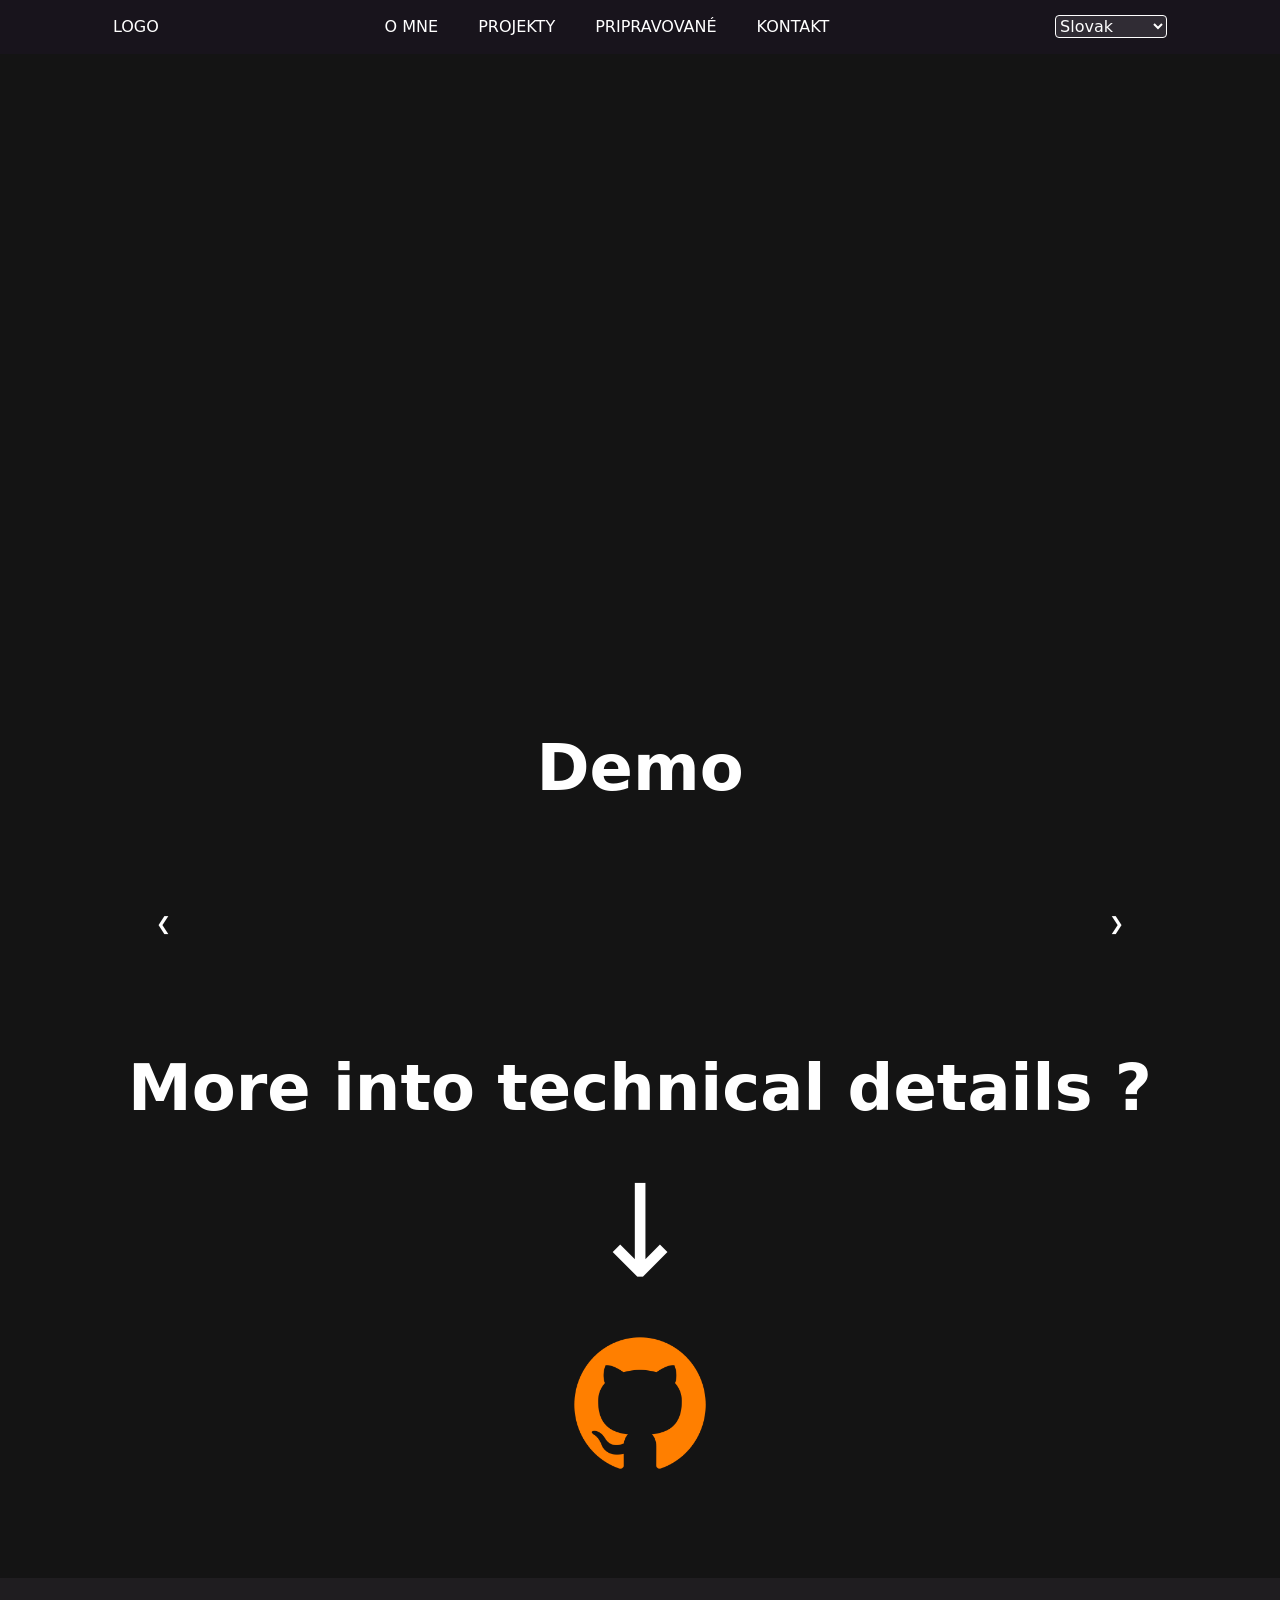
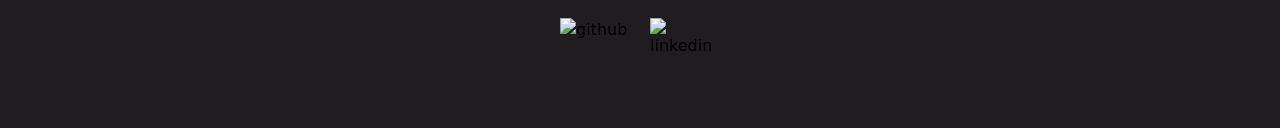
==== commit 7bdb447f: "Fixing localization switcher" ====
--- a/project.html
+++ b/project.html
@@ -11,39 +11,39 @@
 
 <body>
 
-   <nav>
+<nav>
     <a class="nav-link" href="/home">LOGO</a>
     <div class="inner-flex">
-      <a class="nav-link" href="/home">O MNE</a>
-      <a class="nav-link" href="./projects.html">PROJEKTY</a>
-      <a class="nav-link" href="/home">PRIPRAVOVANÉ</a>
-      <a class="nav-link" href="/home">KONTAKT</a>
+        <a class="nav-link" href="/home" data-i18n="nav.home">O MNE</a>
+        <a class="nav-link" href="./projects.html" data-i18n="nav.projects">PROJEKTY</a>
+        <a class="nav-link" href="/home" data-i18n="nav.upcoming">PRIPRAVOVANÉ</a>
+        <a class="nav-link" href="/home" data-i18n="nav.contact">KONTAKT</a>
     </div>
     <div class="language-selector">
-      <select name="Language" id="cars">
-        <option value="slovak">Slovak</option>
-        <!-- <option value="english">English</option> -->
-      </select>
+        <select name="Language" id="cars">
+            <option value="slovak">Slovak</option>
+            <option value="english">English</option>
+        </select>
     </div>
 
     <div class="hamburger">
-      &#9776;
+        &#9776;
     </div>
-  </nav>
+</nav>
 
-  <div class="nav-dropdown">
-      <a class="nav-link" href="/home">O MNE</a>
-      <a class="nav-link" href="./projects.html">PROJEKTY</a>
-      <a class="nav-link" href="/home">PRIPRAVOVANÉ</a>
-      <a class="nav-link" href="/home">KONTAKT</a>
+<div class="nav-dropdown">
+    <a class="nav-link" href="/home" data-i18n="nav.home">O MNE</a>
+    <a class="nav-link" href="./projects.html" data-i18n="nav.projects">PROJEKTY</a>
+    <a class="nav-link" href="/home" data-i18n="nav.upcoming">PRIPRAVOVANÉ</a>
+    <a class="nav-link" href="/home" data-i18n="nav.contact">KONTAKT</a>
 
-      <div class="language-selector">
-      <select name="Language" id="cars">
-        <option value="slovak">Slovak</option>
-        <!-- <option value="english">English</option> -->
-      </select>
+    <div class="language-selector">
+        <select name="Language" id="cars">
+            <option value="slovak">Slovak</option>
+            <option value="english">English</option>
+        </select>
     </div>
-  </div>
+</div>
 
 
     <div class="title-image">
--- a/style.css
+++ b/style.css
@@ -36,6 +36,25 @@
   background-color: #141414;
 }
 
+
+body::-webkit-scrollbar {
+  width: 15px;
+}
+
+body::-webkit-scrollbar-track {
+  background-color: #141414;
+}
+
+body::-webkit-scrollbar-thumb {
+  background-color:  rgba(0, 140, 255, 0.692);
+  border-radius: 6px;
+  cursor: grab;
+}
+
+::-webkit-scrollbar-thumb:active {
+  cursor: grabbing;
+}
+
 /* 5. Uľahčí prácu s obrázkami a videami */
 img,
 picture,
@@ -242,26 +261,28 @@
 }
 
 .projects .project {
-  aspect-ratio: 16 / 9; /* nastav pomer strán podľa obrázkov */
+  aspect-ratio: 16 / 9;
   overflow: hidden;
   border-radius: 1rem;
-  background-color: #302c34; /* len pre vizuálnu kontrolu */
+  background-color: #302c34;
 }
 
 .projects .project img {
   width: 100%;
   height: 100%;
-  object-fit: cover; /* vyplní celú kartu bez deformácie */
+  object-fit: cover;
   display: block;
 }
 
-.project .descriptions {
+.project .descriptions 
+{
   position: absolute;
   top: 60%;
   left: 0%;
   color: white;
   padding: 1rem;
   border-radius: 0.5rem;
+   z-index: 2; 
 }
 
 
@@ -270,7 +291,7 @@
   display: inline-block;
 }
 
-/* Skryť p a a na začiatku */
+
 .projects .project .descriptions p,
 .projects .project .descriptions a {
   opacity: 0;
@@ -279,13 +300,15 @@
   pointer-events: none;
 }
 
-/* Zobrazia sa pri hovernutí na .project */
 .projects .project:hover .descriptions p,
 .projects .project:hover .descriptions a {
   opacity: 1;
   transform: translateY(0);
   pointer-events: auto;
-
+}
+
+.projects .descriptions a {
+  color: #1abc9c;
 }
 
 .project:hover::before {
@@ -689,3 +712,6 @@
   transition: transform 0.2s ease;
 }
 
+
+
+
